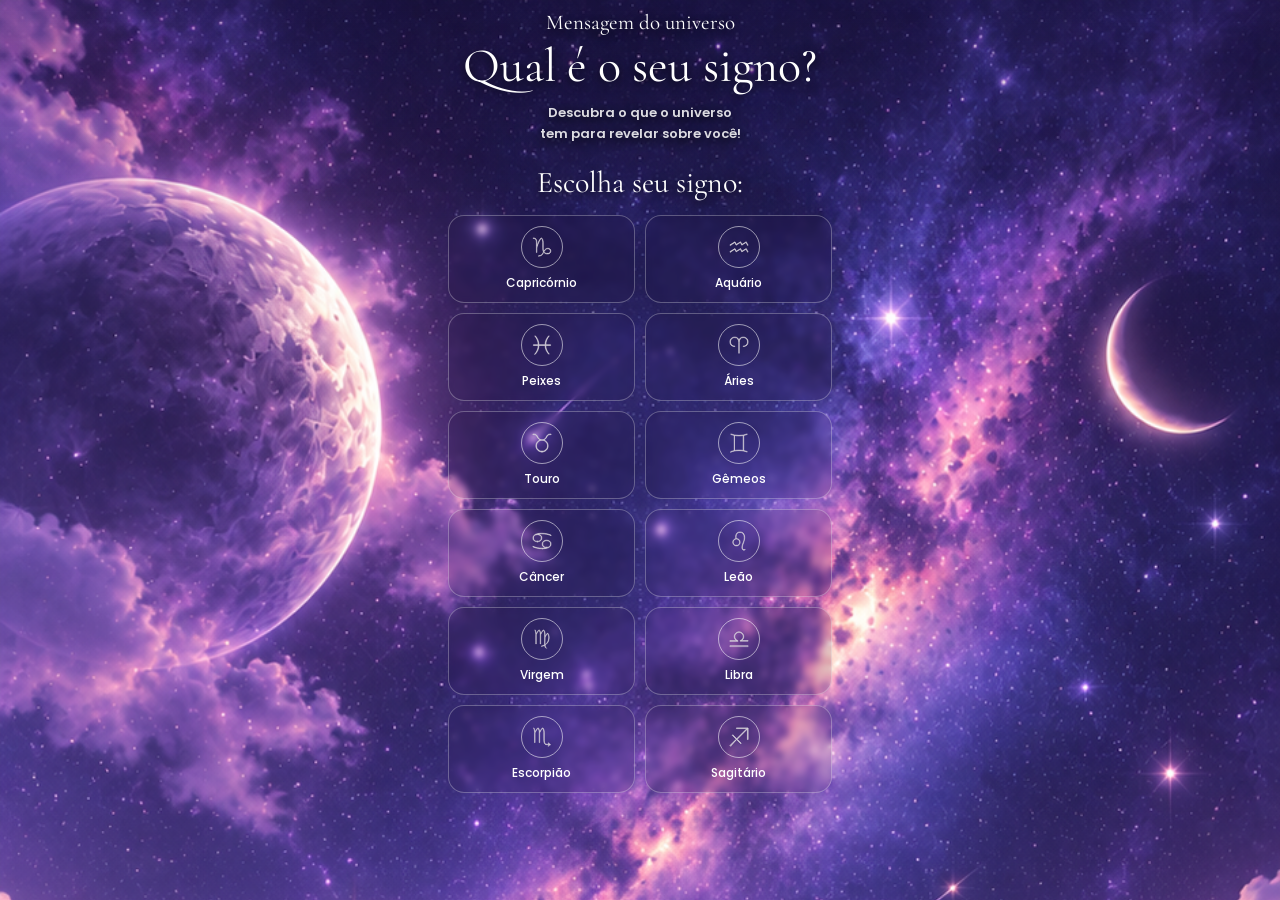
==== index.html @ daad7798 "feat: primeira versão do site" ====
<!DOCTYPE html>
<html lang="pt-BR">

<head>
    <meta charset="UTF-8">
    <meta name="viewport" content="width=device-width, initial-scale=1.0">

    <link rel="stylesheet" href="style.css">

    <link rel="preconnect" href="https://fonts.googleapis.com">
    <link rel="preconnect" href="https://fonts.gstatic.com" crossorigin>

    <link
        href="https://fonts.googleapis.com/css2?family=Cormorant+Garamond:wght@400;500;600&family=Poppins:wght@400;500;600&display=swap"
        rel="stylesheet">

    <title>Mensagem do Universo</title>
</head>

<body>

    <header class="cabecalho">

        <p class="subtitulo">Mensagem do universo</p>

        <h1>Qual é o seu signo?</h1>

        <p class="descricao">
            Descubra o que o universo<br> tem para revelar sobre você!
        </p>

    </header>


    <main>

        <section class="selecao-signos">

            <h2>Escolha seu signo:</h2>

            <ul class="lista-signos">

                <li>
                    <button class="signo signo-capricornio">
                        <span class="icone-signo"></span>
                        <span class="nome-signo">Capricórnio</span>
                    </button>
                </li>

                <li>
                    <button class="signo signo-aquario">
                        <span class="icone-signo"></span>
                        <span class="nome-signo">Aquário</span>
                    </button>
                </li>

                <li>
                    <button class="signo signo-peixes">
                        <span class="icone-signo"></span>
                        <span class="nome-signo">Peixes</span>
                    </button>
                </li>

                <li>
                    <button class="signo signo-aries">
                        <span class="icone-signo"></span>
                        <span class="nome-signo">Áries</span>
                    </button>
                </li>

                <li>
                    <button class="signo signo-touro">
                        <span class="icone-signo"></span>
                        <span class="nome-signo">Touro</span>
                    </button>
                </li>

                <li>
                    <button class="signo signo-gemeos">
                        <span class="icone-signo"></span>
                        <span class="nome-signo">Gêmeos</span>
                    </button>
                </li>

                <li>
                    <button class="signo signo-cancer">
                        <span class="icone-signo"></span>
                        <span class="nome-signo">Câncer</span>
                    </button>
                </li>

                <li>
                    <button class="signo signo-leao">
                        <span class="icone-signo"></span>
                        <span class="nome-signo">Leão</span>
                    </button>
                </li>

                <li>
                    <button class="signo signo-virgem">
                        <span class="icone-signo"></span>
                        <span class="nome-signo">Virgem</span>
                    </button>
                </li>

                <li>
                    <button class="signo signo-libra">
                        <span class="icone-signo"></span>
                        <span class="nome-signo">Libra</span>
                    </button>
                </li>

                <li>
                    <button class="signo signo-escorpiao">
                        <span class="icone-signo"></span>
                        <span class="nome-signo">Escorpião</span>
                    </button>
                </li>

                <li>
                    <button class="signo signo-sagitario">
                        <span class="icone-signo"></span>
                        <span class="nome-signo">Sagitário</span>
                    </button>
                </li>

            </ul>

        </section>

    </main>
    <script src="script.js"></script>
</body>

</html>
---- style.css ----
* {
    margin: 0;
    padding: 0;
    box-sizing: border-box;
}

html {
    background: #21102f;
    overscroll-behavior-y: none;
}

body {
    position: relative;
    min-height: 100vh;
    min-height: 100dvh;

    font-family: 'Poppins', sans-serif;
    color: #ffffff;

    overflow-x: hidden;

    background: #21102f;

    overscroll-behavior-y: none;
}


/* =========================
   FUNDO
========================= */

body::before {
    content: "";

    position: fixed;
    inset: 0;

    width: 100%;
    height: 100%;

    background-image: url("assets/backgrounds/background1.png");
    background-size: cover;
    background-position: center top;
    background-repeat: no-repeat;

    z-index: 0;

    pointer-events: none;
}


/* CONTEÚDO ACIMA DO FUNDO */

header,
main {
    position: relative;
    z-index: 1;
}


/* =========================
   CABEÇALHO
========================= */

.cabecalho {
    text-align: center;
    padding: 10px 20px 20px;
}

.subtitulo {
    font-family: 'Cormorant Garamond', serif;
    font-size: 21px;
    font-weight: 400;
    margin-bottom: 5px;

    color: #ffffff;

    text-shadow:
        0 3px 10px rgba(0, 0, 0, 0.85);
}

.cabecalho h1 {
    font-family: 'Cormorant Garamond', serif;
    font-size: 48px;
    font-weight: 400;
    line-height: 1.1;

    color: #ffffff;

    white-space: nowrap;

    text-shadow:
        0 3px 10px rgba(0, 0, 0, 0.85);
}

.cabecalho::before {
    content: "";

    position: absolute;

    top: 0;
    left: 0;
    right: 0;

    height: 220px;

    background: linear-gradient(
        to bottom,
        rgba(20, 8, 35, 0.20),
        rgba(20, 8, 35, 0)
    );

    z-index: -1;
    pointer-events: none;
}

.descricao {
    max-width: 320px;

    margin: 10px auto 0;

    font-size: 13px;
    line-height: 1.6;
    font-weight: 600;
    color: rgba(255, 255, 255, 0.85);

    text-shadow:
        0 3px 10px rgba(0, 0, 0, 0.85);
}


/* =========================
   SELEÇÃO DOS SIGNOS
========================= */

.selecao-signos {
    width: 100%;
    max-width: 420px;

    padding: 0 18px 40px;

    margin: 0 auto;
}

.selecao-signos h2 {
    margin-bottom: 14px;

    font-family: 'Cormorant Garamond', serif;
    font-size: 30px;
    font-weight: 400;

    text-align: center;

    color: #ffffff;

    text-shadow:
        0 3px 10px rgba(0, 0, 0, 0.85);
}


/* =========================
   GRID
========================= */

.lista-signos {
    list-style: none;

    display: grid;
    grid-template-columns: repeat(2, 1fr);

    gap: 10px;
}


/* =========================
   BOTÕES
========================= */

.signo {
    position: relative;

    width: 100%;
    min-height: 88px;

    padding: 10px 8px;

    display: flex;
    flex-direction: column;
    align-items: center;
    justify-content: flex-end;
    gap: 6px;

    font-family: 'Poppins', sans-serif;
    font-size: 12px;
    font-weight: 500;

    color: #ffffff;

    /* GLASS SUTIL */
    background: rgba(30, 15, 50, 0.12);

    border: 1px solid rgba(255, 255, 255, 0.28);
    border-radius: 16px;

    cursor: pointer;

    backdrop-filter: blur(3px);
    -webkit-backdrop-filter: blur(3px);

    transition:
        border-color 0.3s ease,
        box-shadow 0.3s ease,
        background 0.3s ease,
        transform 0.3s ease;
}


/* =========================
   ÍCONE
========================= */

.icone-signo {
    width: 42px;
    height: 42px;

    display: flex;
    align-items: center;
    justify-content: center;

    border: 1px solid rgba(255, 255, 255, 0.55);
    border-radius: 50%;
}

.icone-signo::before {
    content: "";

    width: 24px;
    height: 24px;

    background-color: #d6d1da;

    mask-size: contain;
    mask-repeat: no-repeat;
    mask-position: center;

    filter:
        drop-shadow(0 0 3px rgba(255, 255, 255, 0.8))
        drop-shadow(0 0 8px rgba(190, 140, 255, 0.7));
}


/* =========================
   ÍCONES DOS SIGNOS
========================= */

.signo-capricornio .icone-signo::before {
    mask-image: url("assets/icons/capricorn.svg");
}

.signo-aquario .icone-signo::before {
    mask-image: url("assets/icons/aquarius.svg");
}

.signo-peixes .icone-signo::before {
    mask-image: url("assets/icons/pisces.svg");
}

.signo-aries .icone-signo::before {
    mask-image: url("assets/icons/aries.svg");
}

.signo-touro .icone-signo::before {
    mask-image: url("assets/icons/taurus.svg");
}

.signo-gemeos .icone-signo::before {
    mask-image: url("assets/icons/gemini.svg");
}

.signo-cancer .icone-signo::before {
    mask-image: url("assets/icons/cancer.svg");
}

.signo-leao .icone-signo::before {
    mask-image: url("assets/icons/leo.svg");
}

.signo-virgem .icone-signo::before {
    mask-image: url("assets/icons/virgo.svg");
}

.signo-libra .icone-signo::before {
    mask-image: url("assets/icons/libra.svg");
}

.signo-escorpiao .icone-signo::before {
    mask-image: url("assets/icons/scorpio.svg");
}

.signo-sagitario .icone-signo::before {
    mask-image: url("assets/icons/sagittarius.svg");
}


/* =========================
   HOVER
========================= */

.signo:hover {
    background: rgba(160, 160, 180, 0.12);

    border-color: #e6e6e6;

    box-shadow:
        0 0 10px rgba(255, 255, 255, 0.55),
        0 0 22px rgba(220, 220, 230, 0.35),
        0 0 32px rgba(190, 180, 220, 0.15);
}
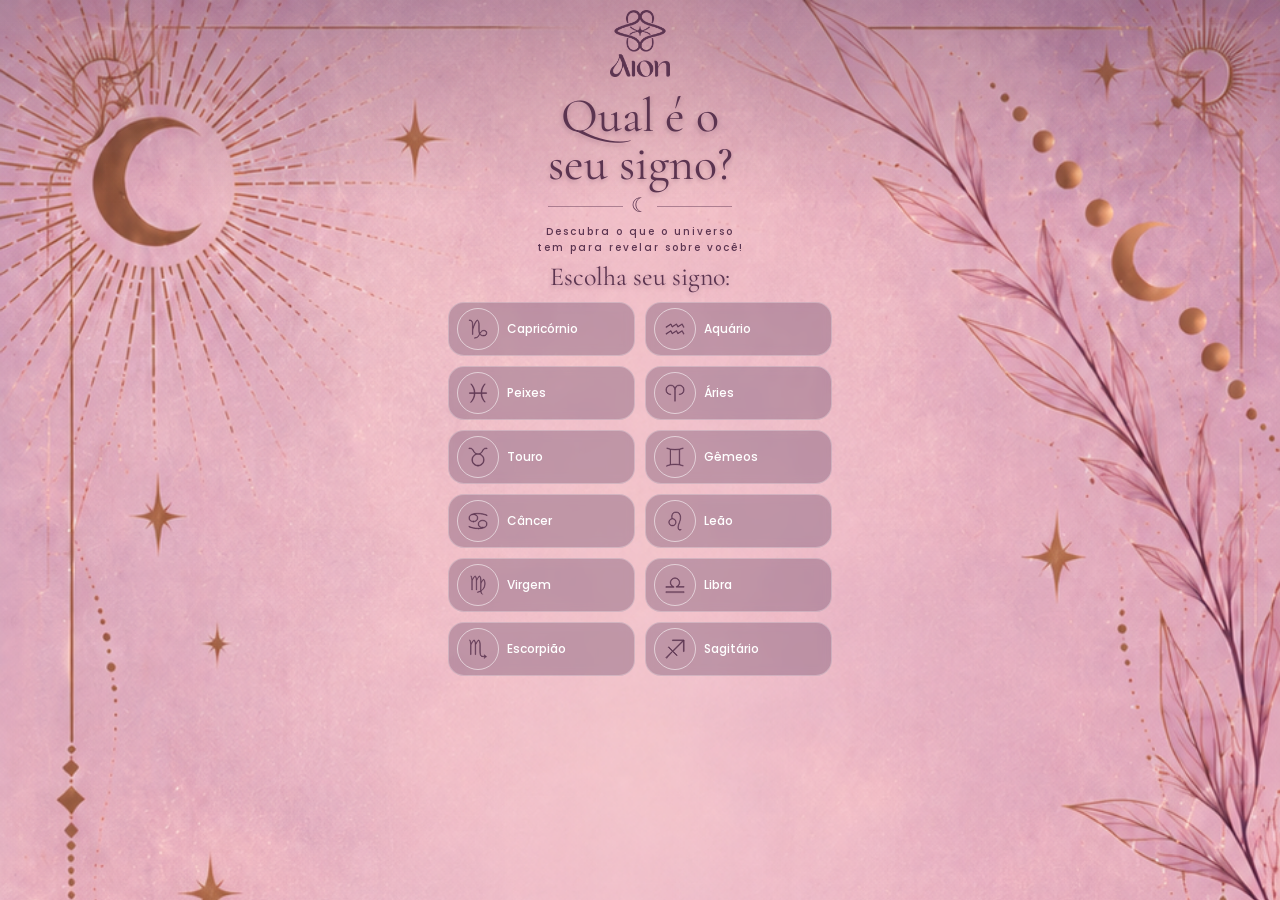
==== commit bf56a3a4: "ajusta layout da pagina inicial" ====
--- a/index.html
+++ b/index.html
@@ -21,9 +21,19 @@
 
     <header class="cabecalho">
 
-        <p class="subtitulo">Mensagem do universo</p>
+        <div class="logo-aion">
+    <img src="assets/logo/logoAion.png" alt="AION">
+</div>
 
-        <h1>Qual é o seu signo?</h1>
+        <h1>Qual é o<br>seu signo?</h1>
+
+        <div class="divisor">
+        <span class="linha linha-esquerda"></span>
+
+        <span class="lua-divisor">☾</span>
+
+        <span class="linha linha-direita"></span>
+    </div>
 
         <p class="descricao">
             Descubra o que o universo<br> tem para revelar sobre você!
--- a/style.css
+++ b/style.css
@@ -38,7 +38,7 @@
     width: 100%;
     height: 100%;
 
-    background-image: url("assets/backgrounds/background1.png");
+    background-image: url("assets/backgrounds/background1\ \(3\).png");
     background-size: cover;
     background-position: center top;
     background-repeat: no-repeat;
@@ -55,6 +55,8 @@
 main {
     position: relative;
     z-index: 1;
+
+    transform: translateY(-15px);
 }
 
 
@@ -64,33 +66,33 @@
 
 .cabecalho {
     text-align: center;
-    padding: 10px 20px 20px;
-}
-
-.subtitulo {
-    font-family: 'Cormorant Garamond', serif;
-    font-size: 21px;
-    font-weight: 400;
-    margin-bottom: 5px;
-
-    color: #ffffff;
-
-    text-shadow:
-        0 3px 10px rgba(0, 0, 0, 0.85);
+    padding: 25px 20px 20px;
+}
+
+.logo-aion {
+    display: flex;
+    justify-content: center;
+    margin-bottom: 4px;
+}
+
+.logo-aion img {
+    width: 60px;
+    height: auto;
+    display: block;
 }
 
 .cabecalho h1 {
     font-family: 'Cormorant Garamond', serif;
     font-size: 48px;
     font-weight: 400;
-    line-height: 1.1;
-
-    color: #ffffff;
+    line-height: 1;
+    margin-top: 15px;
+    color: #5B3450;
 
     white-space: nowrap;
 
     text-shadow:
-        0 3px 10px rgba(0, 0, 0, 0.85);
+    0 2px 5px rgba(91, 52, 80, 0.35);
 }
 
 .cabecalho::before {
@@ -104,30 +106,48 @@
 
     height: 220px;
 
-    background: linear-gradient(
-        to bottom,
-        rgba(20, 8, 35, 0.20),
-        rgba(20, 8, 35, 0)
-    );
+    background: linear-gradient(to bottom,
+            rgba(20, 8, 35, 0.20),
+            rgba(20, 8, 35, 0));
 
     z-index: -1;
     pointer-events: none;
 }
 
 .descricao {
-    max-width: 320px;
-
-    margin: 10px auto 0;
-
-    font-size: 13px;
+    margin: 8px auto 0;
+    font-family: 'Poppins', sans-serif;
+    font-size: 10px;
+    font-weight: 500;
+    letter-spacing: 2px;
     line-height: 1.6;
-    font-weight: 600;
-    color: rgba(255, 255, 255, 0.85);
-
-    text-shadow:
-        0 3px 10px rgba(0, 0, 0, 0.85);
-}
-
+    text-align: center;
+    color: #5B3450;
+}
+.divisor {
+    display: flex;
+    align-items: center;
+    justify-content: center;
+    width: 100%;
+    margin: 8px auto;
+}
+
+.linha {
+    height: 1px;
+    width: 75px;
+    background: rgba(91, 52, 80, 0.45);
+}
+
+.lua-divisor {
+    position: relative;
+    margin: 0 8px;
+
+    font-family: 'Cormorant Garamond', serif;
+    font-size: 20px;
+    color: #5B3450;
+
+    line-height: 1;
+}
 
 /* =========================
    SELEÇÃO DOS SIGNOS
@@ -139,22 +159,22 @@
 
     padding: 0 18px 40px;
 
-    margin: 0 auto;
+    margin: -15px auto 0;
 }
 
 .selecao-signos h2 {
-    margin-bottom: 14px;
+    margin-bottom: 10px;
 
     font-family: 'Cormorant Garamond', serif;
-    font-size: 30px;
+    font-size: 26px;
     font-weight: 400;
 
     text-align: center;
 
-    color: #ffffff;
+    color: #5B3450;
 
     text-shadow:
-        0 3px 10px rgba(0, 0, 0, 0.85);
+    0 2px 5px rgba(91, 52, 80, 0.35);
 }
 
 
@@ -180,15 +200,15 @@
     position: relative;
 
     width: 100%;
-    min-height: 88px;
-
-    padding: 10px 8px;
+    min-height: 52px;
+
+    padding: 5px 8px;
 
     display: flex;
-    flex-direction: column;
+    flex-direction: row;
     align-items: center;
-    justify-content: flex-end;
-    gap: 6px;
+    justify-content: flex-start;
+    gap: 8px;
 
     font-family: 'Poppins', sans-serif;
     font-size: 12px;
@@ -196,16 +216,15 @@
 
     color: #ffffff;
 
-    /* GLASS SUTIL */
-    background: rgba(30, 15, 50, 0.12);
+    background: rgba(65, 38, 75, 0.28);
 
     border: 1px solid rgba(255, 255, 255, 0.28);
     border-radius: 16px;
 
     cursor: pointer;
 
-    backdrop-filter: blur(3px);
-    -webkit-backdrop-filter: blur(3px);
+    backdrop-filter: blur(5px);
+    -webkit-backdrop-filter: blur(5px);
 
     transition:
         border-color 0.3s ease,
@@ -234,18 +253,19 @@
 .icone-signo::before {
     content: "";
 
+    display: block;
     width: 24px;
     height: 24px;
 
-    background-color: #d6d1da;
-
-    mask-size: contain;
+    background-color: #5B3450;
+
     mask-repeat: no-repeat;
     mask-position: center;
-
-    filter:
-        drop-shadow(0 0 3px rgba(255, 255, 255, 0.8))
-        drop-shadow(0 0 8px rgba(190, 140, 255, 0.7));
+    mask-size: contain;
+
+    -webkit-mask-repeat: no-repeat;
+    -webkit-mask-position: center;
+    -webkit-mask-size: contain;
 }
 
 
@@ -270,7 +290,8 @@
 }
 
 .signo-touro .icone-signo::before {
-    mask-image: url("assets/icons/taurus.svg");
+    mask-image: url("assets/icons/taurus2.svg");
+    -webkit-mask-image: url("assets/icons/taurus2.svg");
 }
 
 .signo-gemeos .icone-signo::before {
@@ -307,12 +328,24 @@
 ========================= */
 
 .signo:hover {
-    background: rgba(160, 160, 180, 0.12);
-
-    border-color: #e6e6e6;
+    background: rgba(91, 52, 80, 0.20);
+
+    border-color: #5B3450;
 
     box-shadow:
-        0 0 10px rgba(255, 255, 255, 0.55),
-        0 0 22px rgba(220, 220, 230, 0.35),
-        0 0 32px rgba(190, 180, 220, 0.15);
+        0 0 10px rgba(91, 52, 80, 0.30),
+        0 0 20px rgba(91, 52, 80, 0.18);
+
+    transform: translateY(-2px);
+}
+
+.signo:active {
+    background: rgba(91, 52, 80, 0.20);
+    border-color: #5B3450;
+
+    box-shadow:
+        0 0 10px rgba(91, 52, 80, 0.30),
+        0 0 20px rgba(91, 52, 80, 0.18);
+
+    transform: translateY(-2px);
 }
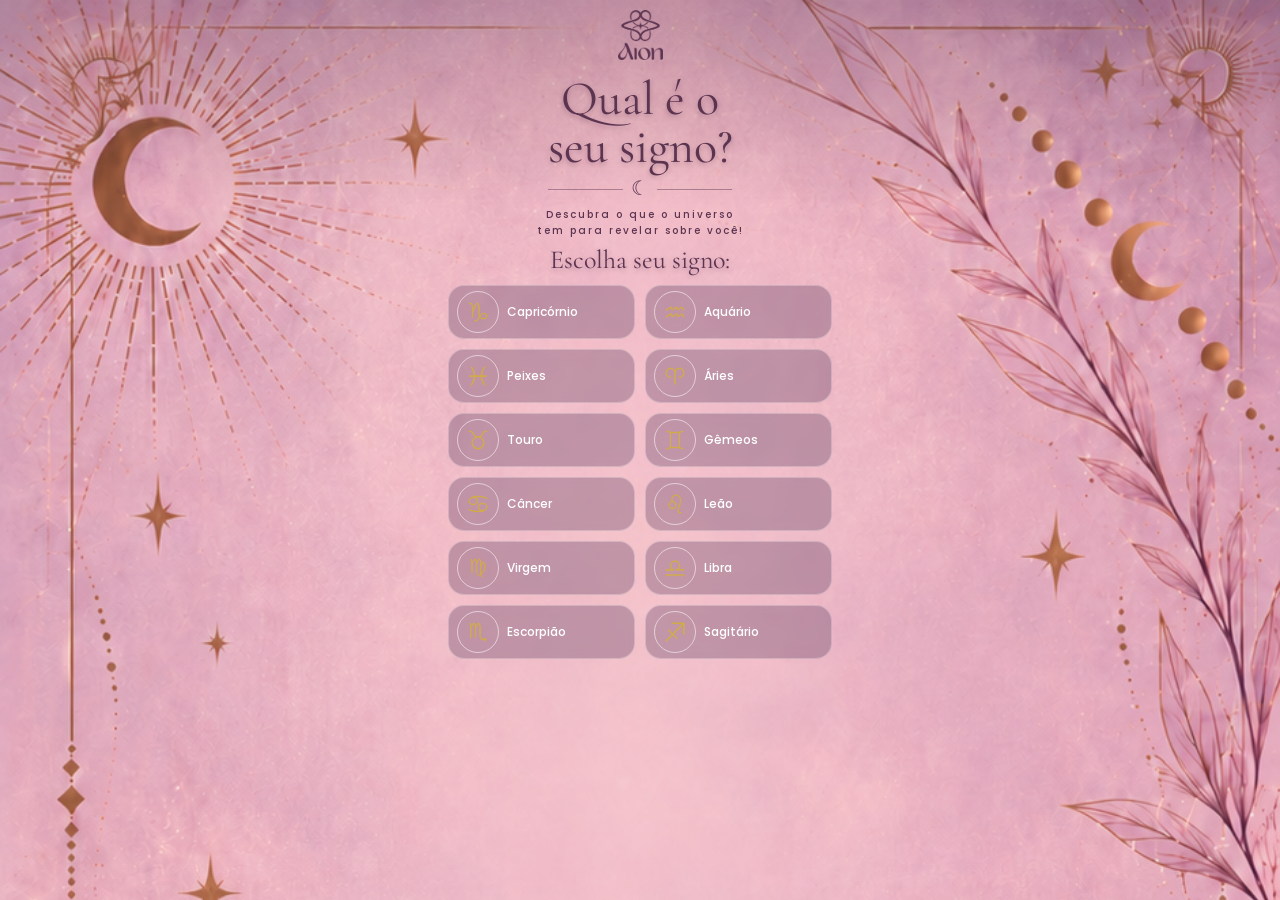
==== commit cf13514d: "Ajusta layout mobile das telas AION" ====
--- a/index.html
+++ b/index.html
@@ -17,7 +17,7 @@
     <title>Mensagem do Universo</title>
 </head>
 
-<body>
+<body class="pagina-inicial">
 
     <header class="cabecalho">
 
--- a/style.css
+++ b/style.css
@@ -1,20 +1,31 @@
 * {
+
     margin: 0;
+
     padding: 0;
+
     box-sizing: border-box;
+
 }
 
 html {
+
     background: #21102f;
+
     overscroll-behavior-y: none;
+
 }
 
 body {
+
     position: relative;
+
     min-height: 100vh;
+
     min-height: 100dvh;
 
     font-family: 'Poppins', sans-serif;
+
     color: #ffffff;
 
     overflow-x: hidden;
@@ -22,330 +33,832 @@
     background: #21102f;
 
     overscroll-behavior-y: none;
-}
-
+
+}
 
 /* =========================
+
    FUNDO
-========================= */
+
+   ========================= */
 
 body::before {
+
     content: "";
 
     position: fixed;
+
     inset: 0;
 
     width: 100%;
+
     height: 100%;
 
-    background-image: url("assets/backgrounds/background1\ \(3\).png");
+    background-image: url("assets/backgrounds/background1 (3).png");
+
+    background-size: cover;
+
+    background-position: center top;
+
+    background-repeat: no-repeat;
+
+    z-index: 0;
+
+    pointer-events: none;
+
+}
+
+/* CONTEÚDO ACIMA DO FUNDO */
+
+header,
+
+main {
+
+    position: relative;
+
+    z-index: 1;
+
+    transform: translateY(-15px);
+
+}
+
+/* =========================
+
+   CABEÇALHO
+
+   ========================= */
+
+.cabecalho {
+
+    text-align: center;
+
+    padding: 25px 20px 20px;
+
+}
+
+.logo-aion {
+
+    display: flex;
+
+    justify-content: center;
+
+    margin-bottom: 4px;
+
+}
+
+.logo-aion img {
+
+    width: 45px;
+
+    height: auto;
+
+    display: block;
+
+}
+
+.cabecalho h1 {
+
+    font-family: 'Cormorant Garamond', serif;
+
+    font-size: 48px;
+
+    font-weight: 400;
+
+    line-height: 1;
+
+    margin-top: 15px;
+
+    color: #5B3450;
+
+    white-space: nowrap;
+
+    text-shadow:
+
+        0 2px 5px rgba(91, 52, 80, 0.35);
+
+}
+
+.cabecalho::before {
+
+    content: "";
+
+    position: absolute;
+
+    top: 0;
+
+    left: 0;
+
+    right: 0;
+
+    height: 220px;
+
+    background: linear-gradient(to bottom,
+
+            rgba(20, 8, 35, 0.20),
+
+            rgba(20, 8, 35, 0));
+
+    z-index: -1;
+
+    pointer-events: none;
+
+}
+
+.descricao {
+
+    margin: 8px auto 0;
+
+    font-family: 'Poppins', sans-serif;
+
+    font-size: 10px;
+
+    font-weight: 500;
+
+    letter-spacing: 2px;
+
+    line-height: 1.6;
+
+    text-align: center;
+
+    color: #5B3450;
+
+}
+
+.divisor {
+
+    display: flex;
+
+    align-items: center;
+
+    justify-content: center;
+
+    width: 100%;
+
+    margin: 8px auto;
+
+}
+
+.linha {
+
+    height: 1px;
+
+    width: 75px;
+
+    background: rgba(91, 52, 80, 0.45);
+
+}
+
+.lua-divisor {
+
+    position: relative;
+
+    margin: 0 8px;
+
+    font-family: 'Cormorant Garamond', serif;
+
+    font-size: 20px;
+
+    color: #5B3450;
+
+    line-height: 1;
+
+}
+
+/* =========================
+
+   SELEÇÃO DOS SIGNOS
+
+   ========================= */
+
+.selecao-signos {
+
+    width: 100%;
+
+    max-width: 420px;
+
+    padding: 0 18px 40px;
+
+    margin: -15px auto 0;
+
+}
+
+.selecao-signos h2 {
+
+    margin-bottom: 10px;
+
+    font-family: 'Cormorant Garamond', serif;
+
+    font-size: 26px;
+
+    font-weight: 400;
+
+    text-align: center;
+
+    color: #5B3450;
+
+    text-shadow:
+
+        0 2px 5px rgba(91, 52, 80, 0.35);
+
+}
+
+/* =========================
+
+   GRID
+
+   ========================= */
+
+.lista-signos {
+
+    list-style: none;
+
+    display: grid;
+
+    grid-template-columns: repeat(2, 1fr);
+
+    gap: 10px;
+
+}
+
+/* =========================
+
+   BOTÕES
+
+   ========================= */
+
+.signo {
+
+    position: relative;
+
+    width: 100%;
+
+    min-height: 52px;
+
+    padding: 5px 8px;
+
+    display: flex;
+
+    flex-direction: row;
+
+    align-items: center;
+
+    justify-content: flex-start;
+
+    gap: 8px;
+
+    font-family: 'Poppins', sans-serif;
+
+    font-size: 12px;
+
+    font-weight: 500;
+
+    color: #ffffff;
+
+    background: rgba(65, 38, 75, 0.28);
+
+    border: 1px solid rgba(255, 255, 255, 0.28);
+
+    border-radius: 16px;
+
+    cursor: pointer;
+
+    backdrop-filter: blur(5px);
+
+    -webkit-backdrop-filter: blur(5px);
+
+    transition:
+
+        border-color 0.3s ease,
+
+        box-shadow 0.3s ease,
+
+        background 0.3s ease,
+
+        transform 0.3s ease;
+
+}
+
+/* =========================
+
+   ÍCONE
+
+   ========================= */
+
+.icone-signo {
+
+    width: 42px;
+
+    height: 42px;
+
+    display: flex;
+
+    align-items: center;
+
+    justify-content: center;
+
+    border: 1px solid rgba(255, 255, 255, 0.55);
+
+    border-radius: 50%;
+
+}
+
+.icone-signo::before {
+
+    content: "";
+
+    display: block;
+
+    width: 24px;
+
+    height: 24px;
+
+    background-color: #D4AF37;
+
+    mask-repeat: no-repeat;
+
+    mask-position: center;
+
+    mask-size: contain;
+
+    -webkit-mask-repeat: no-repeat;
+
+    -webkit-mask-position: center;
+
+    -webkit-mask-size: contain;
+
+}
+
+/* =========================
+
+   ÍCONES DOS SIGNOS
+
+   ========================= */
+
+.signo-capricornio .icone-signo::before {
+
+    mask-image: url("assets/icons/capricorn.svg");
+
+}
+
+.signo-aquario .icone-signo::before {
+
+    mask-image: url("assets/icons/aquarius.svg");
+
+}
+
+.signo-peixes .icone-signo::before {
+
+    mask-image: url("assets/icons/pisces.svg");
+
+}
+
+.signo-aries .icone-signo::before {
+
+    mask-image: url("assets/icons/aries.svg");
+
+}
+
+.signo-touro .icone-signo::before {
+
+    mask-image: url("assets/icons/taurus2.svg");
+
+    -webkit-mask-image: url("assets/icons/taurus2.svg");
+
+}
+
+.signo-gemeos .icone-signo::before {
+
+    mask-image: url("assets/icons/gemini.svg");
+
+}
+
+.signo-cancer .icone-signo::before {
+
+    mask-image: url("assets/icons/cancer.svg");
+
+}
+
+.signo-leao .icone-signo::before {
+
+    mask-image: url("assets/icons/leo.svg");
+
+}
+
+.signo-virgem .icone-signo::before {
+
+    mask-image: url("assets/icons/virgo.svg");
+
+}
+
+.signo-libra .icone-signo::before {
+
+    mask-image: url("assets/icons/libra.svg");
+
+}
+
+.signo-escorpiao .icone-signo::before {
+
+    mask-image: url("assets/icons/scorpio.svg");
+
+}
+
+.signo-sagitario .icone-signo::before {
+
+    mask-image: url("assets/icons/sagittarius.svg");
+
+}
+
+/* =========================
+
+   HOVER
+
+   ========================= */
+
+.signo:active {
+
+    background: rgba(91, 52, 80, 0.20);
+
+    border-color: #5B3450;
+
+    box-shadow:
+
+        0 0 10px rgba(91, 52, 80, 0.30),
+
+        0 0 20px rgba(91, 52, 80, 0.18);
+
+    transform: translateY(-2px);
+
+}
+
+/* =========================
+
+   TELA SEGUIR A AION
+
+   ========================= */
+
+.pagina-seguir {
+
+    background: #21102f;
+
+    height: 100vh;
+
+    overflow: hidden;
+
+}
+
+.pagina-seguir {
+
+    background-image: url("assets/backgrounds/backgroundSeguir.png");
+
+    background-size: 100% 100%;
+
+    background-position: center;
+
+    background-repeat: no-repeat;
+
+    background-color: #21102f;
+
+}
+
+.pagina-seguir main {
+
+    transform: none;
+
+}
+
+.tela-seguir {
+
+    width: 100%;
+    min-height: calc(100vh - 90px);
+    display: flex;
+    justify-content: center;
+    align-items: flex-start;
+    padding: 20px;
+
+}
+
+.card-mensagem {
+
+    position: relative;
+    width: 100%;
+    max-width: 360px;
+    min-height: 520px;
+    padding: 30px 24px;
+    display: flex;
+    flex-direction: column;
+    align-items: center;
+    justify-content: center;
+    text-align: center;
+    background-image: url("assets/backgrounds/backgroundCard.png");
+    background-size: cover;
+    background-position: center;
+    border-radius: 28px;
+
+    /* border: 1px solid rgba(212, 175, 55, 0.65); */
+
+    box-shadow: none;
+
+    /* overflow: hidden; */
+
+}
+
+.ilustracao-mensagem {
+
+    width: 100px;
+    height: 100px;
+    object-fit: contain;
+    display: block;
+    margin-bottom: 8px;
+
+}
+
+.card-mensagem h1 {
+
+    font-family: 'Cormorant Garamond', serif;
+    font-size: 34px;
+    line-height: 1.05;
+    font-weight: 500;
+    color: #5B3450;
+    margin-bottom: 14px;
+
+}
+
+.card-mensagem .divisor {
+    width: 100%;
+    margin: 4px auto 18px;
+
+}
+
+.card-mensagem .linha {
+
+    width: 65px;
+    background: rgba(91, 52, 80, 0.45);
+
+}
+
+.card-mensagem .lua-divisor {
+    color: #5B3450;
+
+}
+
+.card-mensagem p {
+
+    max-width: 270px;
+    margin-bottom: 24px;
+    font-family: 'Poppins', sans-serif;
+    font-size: 11px;
+    line-height: 1.7;
+    letter-spacing: 0.5px;
+    color: #5B3450;
+
+}
+
+.botao-seguir {
+    width: 100%;
+    max-width: 250px;
+    min-height: 42px;
+    padding: 0 14px;
+    display: flex;
+    align-items: center;
+    justify-content: center;
+    gap: 14px;
+    border: none;
+    border-radius: 30px;
+    background: #5B3450;
+    color: #F3D39A;
+    text-decoration: none;
+    font-family: 'Poppins', sans-serif;
+    font-size: 9px;
+    font-weight: 400;
+    letter-spacing: 1.5px;
+
+}
+
+.botao-seguir span {
+    flex: none;
+
+}
+
+.botao-seguir i {
+    font-size: 16px;
+
+}
+
+.botao-seguir i:last-child {
+    font-size: 12px;
+}
+
+.botao-seguir:hover {
+
+    transform: translateY(-2px);
+    box-shadow:
+        0 5px 15px rgba(91, 52, 80, 0.30);
+
+}
+
+.botao-revelar {
+
+    width: 100%;
+    max-width: 250px;
+    min-height: 40px;
+    padding: 0 16px;
+    margin-top: 5px;
+    display: flex;
+    align-items: center;
+    justify-content: space-between;
+    border: 1px solid rgba(91, 52, 80, 0.45);
+    border-radius: 30px;
+    background: transparent;
+    color: #5B3450;
+    font-family: 'Poppins', sans-serif;
+    font-size: 8px;
+    font-weight: 400;
+    letter-spacing: 1.4px;
+    cursor: pointer;
+
+}
+
+.botao-revelar span {
+
+    flex: 1;
+    text-align: center;
+
+}
+
+.botao-revelar i {
+    font-size: 11px;
+
+}
+
+.pagina-seguir::before {
+
+    background-image: url("assets/backgrounds/backgroundSeguir.png");
     background-size: cover;
     background-position: center top;
     background-repeat: no-repeat;
 
-    z-index: 0;
-
-    pointer-events: none;
-}
-
-
-/* CONTEÚDO ACIMA DO FUNDO */
-
-header,
-main {
-    position: relative;
-    z-index: 1;
-
-    transform: translateY(-15px);
-}
-
-
-/* =========================
-   CABEÇALHO
-========================= */
-
-.cabecalho {
-    text-align: center;
-    padding: 25px 20px 20px;
-}
-
-.logo-aion {
+}
+
+.pagina-seguir .card-mensagem {
+
+    width: 100%;
+    max-width: 500px;
+    aspect-ratio: 1024 / 1536;
+    min-height: 0;
+    background-image: url("assets/backgrounds/backgroundCard.png");
+    background-size: 100% 100%;
+    background-position: center;
+    background-repeat: no-repeat;
+    justify-content: flex-start;
+    /* padding-top:20px; */
+    border: none;
+    box-shadow: none;
+
+}
+
+.pagina-seguir .logo-aion {
+
+    margin-top: 15px;
+    margin-bottom: 5px;
     display: flex;
-    justify-content: center;
-    margin-bottom: 4px;
-}
-
-.logo-aion img {
-    width: 60px;
-    height: auto;
-    display: block;
-}
-
-.cabecalho h1 {
-    font-family: 'Cormorant Garamond', serif;
-    font-size: 48px;
+    flex-direction: column;
+    align-items: center;
+    gap: 3px;
+}
+
+.pagina-seguir .logo-aion img {
+    width: 75px;
+}
+
+.pagina-seguir .subtitulo-aion {
+
+    font-family: 'Poppins', sans-serif;
+    font-size: 7px;
     font-weight: 400;
-    line-height: 1;
-    margin-top: 15px;
+    letter-spacing: 2px;
     color: #5B3450;
-
     white-space: nowrap;
 
-    text-shadow:
-    0 2px 5px rgba(91, 52, 80, 0.35);
-}
-
-.cabecalho::before {
-    content: "";
-
-    position: absolute;
-
-    top: 0;
-    left: 0;
-    right: 0;
-
-    height: 220px;
-
-    background: linear-gradient(to bottom,
-            rgba(20, 8, 35, 0.20),
-            rgba(20, 8, 35, 0));
-
-    z-index: -1;
-    pointer-events: none;
-}
-
-.descricao {
-    margin: 8px auto 0;
-    font-family: 'Poppins', sans-serif;
-    font-size: 10px;
-    font-weight: 500;
-    letter-spacing: 2px;
-    line-height: 1.6;
-    text-align: center;
-    color: #5B3450;
-}
-.divisor {
-    display: flex;
-    align-items: center;
-    justify-content: center;
-    width: 100%;
-    margin: 8px auto;
-}
-
-.linha {
-    height: 1px;
-    width: 75px;
-    background: rgba(91, 52, 80, 0.45);
-}
-
-.lua-divisor {
-    position: relative;
-    margin: 0 8px;
-
-    font-family: 'Cormorant Garamond', serif;
-    font-size: 20px;
-    color: #5B3450;
-
-    line-height: 1;
-}
-
-/* =========================
-   SELEÇÃO DOS SIGNOS
-========================= */
-
-.selecao-signos {
-    width: 100%;
-    max-width: 420px;
-
-    padding: 0 18px 40px;
-
-    margin: -15px auto 0;
-}
-
-.selecao-signos h2 {
-    margin-bottom: 10px;
-
-    font-family: 'Cormorant Garamond', serif;
-    font-size: 26px;
-    font-weight: 400;
-
-    text-align: center;
-
-    color: #5B3450;
-
-    text-shadow:
-    0 2px 5px rgba(91, 52, 80, 0.35);
-}
-
-
-/* =========================
-   GRID
-========================= */
-
-.lista-signos {
-    list-style: none;
-
-    display: grid;
-    grid-template-columns: repeat(2, 1fr);
-
-    gap: 10px;
-}
-
-
-/* =========================
-   BOTÕES
-========================= */
-
-.signo {
-    position: relative;
-
-    width: 100%;
-    min-height: 52px;
-
-    padding: 5px 8px;
-
-    display: flex;
-    flex-direction: row;
-    align-items: center;
-    justify-content: flex-start;
-    gap: 8px;
-
-    font-family: 'Poppins', sans-serif;
-    font-size: 12px;
-    font-weight: 500;
-
-    color: #ffffff;
-
-    background: rgba(65, 38, 75, 0.28);
-
-    border: 1px solid rgba(255, 255, 255, 0.28);
-    border-radius: 16px;
-
-    cursor: pointer;
-
-    backdrop-filter: blur(5px);
-    -webkit-backdrop-filter: blur(5px);
-
-    transition:
-        border-color 0.3s ease,
-        box-shadow 0.3s ease,
-        background 0.3s ease,
-        transform 0.3s ease;
-}
-
-
-/* =========================
-   ÍCONE
-========================= */
-
-.icone-signo {
-    width: 42px;
-    height: 42px;
-
-    display: flex;
-    align-items: center;
-    justify-content: center;
-
-    border: 1px solid rgba(255, 255, 255, 0.55);
-    border-radius: 50%;
-}
-
-.icone-signo::before {
-    content: "";
-
-    display: block;
-    width: 24px;
-    height: 24px;
-
-    background-color: #5B3450;
-
-    mask-repeat: no-repeat;
-    mask-position: center;
-    mask-size: contain;
-
-    -webkit-mask-repeat: no-repeat;
-    -webkit-mask-position: center;
-    -webkit-mask-size: contain;
-}
-
-
-/* =========================
-   ÍCONES DOS SIGNOS
-========================= */
-
-.signo-capricornio .icone-signo::before {
-    mask-image: url("assets/icons/capricorn.svg");
-}
-
-.signo-aquario .icone-signo::before {
-    mask-image: url("assets/icons/aquarius.svg");
-}
-
-.signo-peixes .icone-signo::before {
-    mask-image: url("assets/icons/pisces.svg");
-}
-
-.signo-aries .icone-signo::before {
-    mask-image: url("assets/icons/aries.svg");
-}
-
-.signo-touro .icone-signo::before {
-    mask-image: url("assets/icons/taurus2.svg");
-    -webkit-mask-image: url("assets/icons/taurus2.svg");
-}
-
-.signo-gemeos .icone-signo::before {
-    mask-image: url("assets/icons/gemini.svg");
-}
-
-.signo-cancer .icone-signo::before {
-    mask-image: url("assets/icons/cancer.svg");
-}
-
-.signo-leao .icone-signo::before {
-    mask-image: url("assets/icons/leo.svg");
-}
-
-.signo-virgem .icone-signo::before {
-    mask-image: url("assets/icons/virgo.svg");
-}
-
-.signo-libra .icone-signo::before {
-    mask-image: url("assets/icons/libra.svg");
-}
-
-.signo-escorpiao .icone-signo::before {
-    mask-image: url("assets/icons/scorpio.svg");
-}
-
-.signo-sagitario .icone-signo::before {
-    mask-image: url("assets/icons/sagittarius.svg");
-}
-
-
-/* =========================
-   HOVER
-========================= */
-
-.signo:hover {
+}
+.pagina-seguir .tela-seguir {
+    padding-top: 0;
+
+}
+
+body.pagina-seguir::before {
+
+    background-image: url("assets/backgrounds/backgroundSeguir.png");
+    background-size: 100% 100%;
+    background-position: center;
+    background-repeat: no-repeat;
+
+}
+
+body.pagina-seguir {
+    height: 100vh;
+    height: 100dvh;
+    overflow: hidden;
+}
+
+@media (hover: hover) and (pointer: fine) {
+
+    .signo:hover {
+
+        background: rgba(91, 52, 80, 0.20);
+        border-color: rgba(91, 52, 80, 0.75);
+        box-shadow:
+            0 0 10px rgba(91, 52, 80, 0.30),
+            0 0 20px rgba(91, 52, 80, 0.18);
+        transform: translateY(-2px);
+
+    }
+
+}
+
+/* Efeito temporário ao tocar no celular */
+
+.signo:active {
+
     background: rgba(91, 52, 80, 0.20);
-
-    border-color: #5B3450;
-
+    border-color: rgba(91, 52, 80, 0.75);
     box-shadow:
         0 0 10px rgba(91, 52, 80, 0.30),
         0 0 20px rgba(91, 52, 80, 0.18);
-
-    transform: translateY(-2px);
-}
-
-.signo:active {
-    background: rgba(91, 52, 80, 0.20);
-    border-color: #5B3450;
-
-    box-shadow:
-        0 0 10px rgba(91, 52, 80, 0.30),
-        0 0 20px rgba(91, 52, 80, 0.18);
-
-    transform: translateY(-2px);
+    transform: scale(0.98);
+
+}
+
+@media (max-width: 768px) {
+
+    /* Trava a página inicial no tamanho da tela, sem afetar as outras páginas. */
+    html:has(body.pagina-inicial) {
+        height: 100%;
+        overflow: hidden;
+    }
+
+    body.pagina-inicial {
+        position: fixed;
+        inset: 0;
+        width: 100%;
+        height: 100vh;
+        height: 100dvh;
+        min-height: 0;
+        margin: 0;
+        overflow: hidden;
+    }
+
+    .pagina-seguir .ilustracao-mensagem {
+    margin-bottom: 4px;
+}
+
+.pagina-seguir .card-mensagem h1 {
+    margin-bottom: 8px;
+}
+
+.pagina-seguir .card-mensagem p {
+    max-width: 220px;
+    width: 100%;
+    line-height: 1.6;
+    margin: 10px auto 14px;
+}
+
+    .lista-signos {
+        gap: 8px;
+    }
+
+    .signo {
+        padding: 6px 8px;
+        min-height: 40px;
+    }
+
+    .icone-signo::before {
+        width: 20px;
+        height: 20px;
+    }
+}
+
+@media (max-width: 768px) {
+
+    /* Aproxima visualmente o logo do card */
+    .pagina-seguir header {
+        transform: none;
+    }
+
+    .pagina-seguir .cabecalho {
+        padding-bottom: 0;
+    }
+
+    .pagina-seguir .logo-aion {
+        margin-bottom: 0;
+    }
+
+    /* Aumenta o card */
+    .pagina-seguir .card-mensagem {
+        width: 100%;
+        max-width: 500px;
+    }
+    .pagina-seguir .card-mensagem .divisor {
+    margin-bottom: 4px;
+}
+
 }
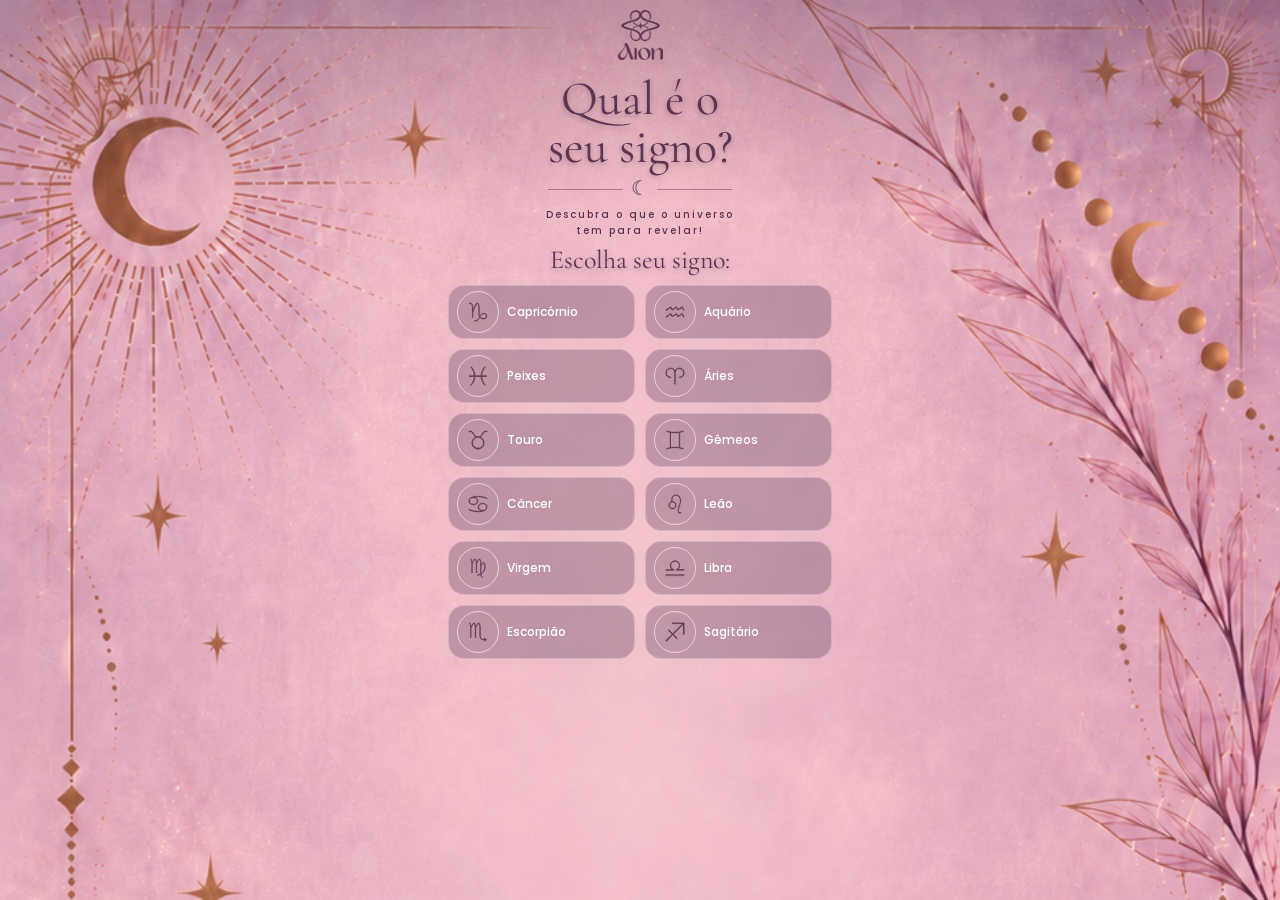
==== commit b21efecf: "ajuste: remove card de yoga e slider" ====
--- a/index.html
+++ b/index.html
@@ -36,7 +36,7 @@
     </div>
 
         <p class="descricao">
-            Descubra o que o universo<br> tem para revelar sobre você!
+            Descubra o que o universo<br> tem para revelar!
         </p>
 
     </header>
--- a/style.css
+++ b/style.css
@@ -372,7 +372,7 @@
 
     height: 24px;
 
-    background-color: #D4AF37;
+    background-color: #5B3450;
 
     mask-repeat: no-repeat;
 
